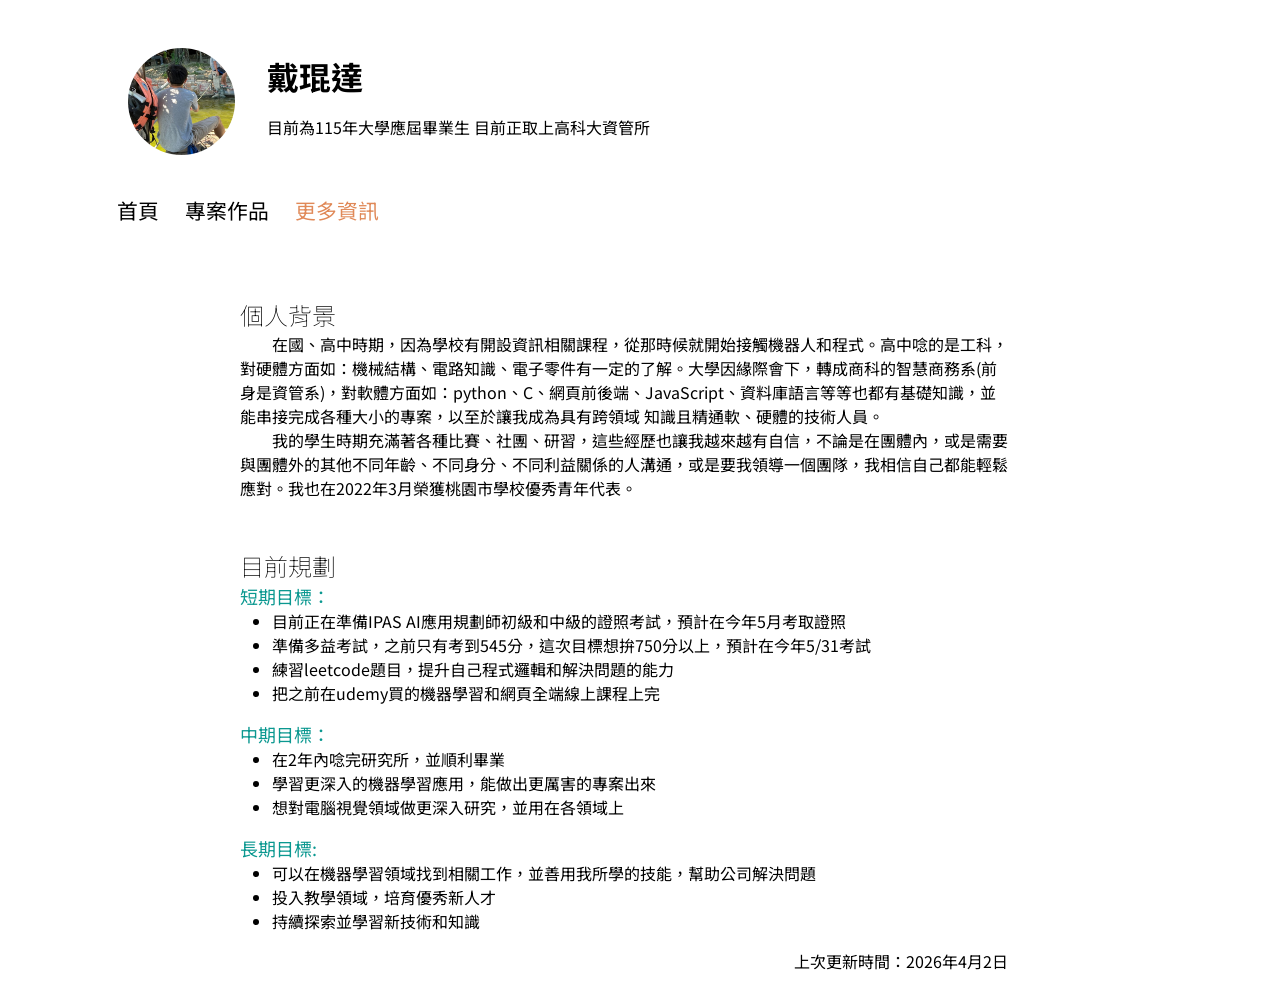
==== more.html @ dc9efa3d "first add" ====
<!doctype html>
<html lang="zh-Hant">
  <head>
    <meta charset="UTF-8" />
    <meta http-equiv="X-UA-Compatible" content="IE=edge" />
    <meta name="viewport" content="width=device-width, initial-scale=1.0" />
    <meta name="robots" content="index, follow" />
    <meta name="author" content="Kun-Da Tai" />
    <title>戴琨達 | 個人履歷表</title>
    <link rel="preconnect" href="https://fonts.googleapis.com" />
    <link rel="preconnect" href="https://fonts.gstatic.com" crossorigin />
    <link
      href="https://fonts.googleapis.com/css2?family=Noto+Sans+TC&display=swap"
      rel="stylesheet"
    />
    <link rel="stylesheet" href="./style/style.css" />
  </head>

  <body>
    <!-- header & navbar -->
    <header>
      <div class="fixed-bar">
        <img src="./ICONS/mypic01.jpg" alt="" />
        <div>
          <h1 class="name">戴琨達</h1>
          <p>目前為115年大學應屆畢業生 目前正取上高科大資管所</p>
        </div>
      </div>
      <nav>
        <ul>
          <li><a href="index.html">首頁</a></li>
          <li><a href="project.html">專案作品</a></li>
          <li><a class="active" href="#">更多資訊</a></li>
        </ul>
      </nav>
    </header>

    <main>
      <section class="list">
        <div class="third">
          <h2 style="font-weight: lighter">個人背景</h2>
          <p class="content">
            &emsp;&emsp;在國、高中時期，因為學校有開設資訊相關課程，從那時候就開始接觸機器人和程式。高中唸的是工科，對硬體方面如：機械結構、電路知識、電子零件有一定的了解。大學因緣際會下，轉成商科的智慧商務系(前身是資管系)，對軟體方面如：python、C、網頁前後端、JavaScript、資料庫語言等等也都有基礎知識，並能串接完成各種大小的專案，以至於讓我成為具有跨領域
            知識且精通軟、硬體的技術人員。
          </p>
          <p class="content">
            &emsp;&emsp;我的學生時期充滿著各種比賽、社團、研習，這些經歷也讓我越來越有自信，不論是在團體內，或是需要與團體外的其他不同年齡、不同身分、不同利益關係的人溝通，或是要我領導一個團隊，我相信自己都能輕鬆應對。我也在2022年3月榮獲桃園市學校優秀青年代表。
          </p>
          <h2 style="font-weight: lighter">目前規劃</h2>
          <ul>
            短期目標：
            <li>
              目前正在準備IPAS
              AI應用規劃師初級和中級的證照考試，預計在今年5月考取證照
            </li>
            <li>
              準備多益考試，之前只有考到545分，這次目標想拚750分以上，預計在今年5/31考試
            </li>
            <li>練習leetcode題目，提升自己程式邏輯和解決問題的能力</li>
            <li>把之前在udemy買的機器學習和網頁全端線上課程上完</li>
          </ul>
          <ul>
            中期目標：
            <li>在2年內唸完研究所，並順利畢業</li>
            <li>學習更深入的機器學習應用，能做出更厲害的專案出來</li>
            <li>想對電腦視覺領域做更深入研究，並用在各領域上</li>
          </ul>
          <ul>
            長期目標:
            <li>
              可以在機器學習領域找到相關工作，並善用我所學的技能，幫助公司解決問題
            </li>
            <li>投入教學領域，培育優秀新人才</li>
            <li>持續探索並學習新技術和知識</li>
          </ul>
          <p class="conntent" style="text-align: right; padding-bottom: 1rem">
            上次更新時間：2026年4月2日
          </p>
        </div>
      </section>
    </main>
  </body>
</html>
---- style/style.css ----
@charset "UTF-8";
* {
  padding: 0;
  margin: 0;
  box-sizing: border-box;
  font-family: "Noto Sans TC", sans-serif;
}

body {
  position: relative;
  padding-left: 5rem;
  padding-right: 5rem;
}

header div.fixed-bar {
  display: flex;
  width: 100%;
  padding: 3rem 0rem 1rem 3rem;
}
header div.fixed-bar img {
  width: 10%;
  height: 10%;
  border-radius: 50%;
}
header div.fixed-bar div {
  display: flex;
  flex-direction: column;
  justify-content: flex-end;
  flex-wrap: wrap;
  margin-bottom: 1rem;
  margin-left: 2rem;
}
header div.fixed-bar div h1 {
  font-size: 2rem;
  padding-bottom: 1rem;
}
header nav {
  width: 100%;
}
header nav ul {
  padding: 1.5rem;
  width: 30%;
  display: flex;
  list-style-type: none;
  justify-content: space-around;
}
header nav ul li {
  font-size: 1.3rem;
}
header nav ul li a {
  color: black;
  text-decoration: none;
}
header nav ul li a:hover {
  color: #e08958;
}

main {
  display: flex;
  flex-wrap: wrap;
}
main section.left {
  flex: 1 1 300px;
  padding-left: 3rem;
}
main section.left div.option {
  margin-bottom: 2rem;
}
main section.left hr {
  margin-bottom: 1rem;
  width: 25rem;
}
main section.left ul li {
  margin-left: 1.5rem;
}
main section.right {
  flex: 3 1 300px;
}
main section.right div.option {
  margin-bottom: 2rem;
}
main section.right hr {
  margin-bottom: 1rem;
  width: 25rem;
}
main section.right img {
  width: 2rem;
  height: 2rem;
}
main section.right ul li {
  margin-left: 1.5rem;
}
main section.list {
  display: flex;
  margin-left: 10rem;
  justify-content: flex-start;
  align-items: flex-start;
  flex-wrap: wrap;
}
main section.list a {
  text-decoration: none;
  color: black;
  width: 20vw;
  margin-right: 3rem;
  margin-top: 1rem;
}
main section.list a img {
  width: 105%;
  height: 90%;
  border-radius: 2%;
}
main section.list a div.title {
  width: 105%;
  font-size: 1.2rem;
}
main section.list div.third {
  width: 60vw;
}
main section.list div.third h2 {
  margin-top: 3rem;
}
main section.list div.third ul {
  color: #0b9890;
  font-size: large;
  margin-bottom: 1rem;
}
main section.list div.third ul li {
  color: black;
  margin-left: 2rem;
  font-size: medium;
}
main div.hidden {
  position: absolute;
  width: 100%;
  height: 100%;
  top: 0;
  left: 0;
  overflow-y: auto;
  background-color: rgba(162, 162, 162, 0.4941176471);
  z-index: 999;
  visibility: hidden;
}
main div.hidden div.hidden-container {
  margin: 8rem 15rem 0 15rem;
  background-color: #f1f1f1;
  padding-left: 5rem;
}
main div.hidden div.closed {
  position: flex;
  text-align: right;
  justify-content: center;
  align-items: center;
}
main div.hidden div.closed img {
  cursor: pointer;
  scale: 0.5;
}
main div.hidden p {
  padding-right: 5rem;
}
main div.hidden div.figure-content {
  padding-right: 5rem;
  display: flex;
  flex-wrap: wrap;
  gap: 5px;
  justify-content: space-around;
}
main div.hidden div.figure-content figure.item {
  flex: 0 0 40%; /* 關鍵：設定寬度為 50% 扣除間距 */
  margin: 0;
  display: flex;
  flex-direction: column;
  align-items: center;
  text-align: center;
  margin-bottom: 2rem;
}
main div.hidden div.figure-content figure.item img {
  max-width: 20vw;
  max-height: 60vh;
}
main div.hidden div.figure-content figure.item figcaption {
  margin-top: 5px;
  font-size: 14px;
  color: #333;
  font-size: large;
  text-align: left;
}
main div.hidden ul {
  margin-top: 1rem;
}
main div.hidden ul li {
  margin-left: 2.5rem;
}
main div.hidden .title {
  margin-top: 1.5rem;
}
main div.hidden video {
  width: 50vw;
}
main div.display {
  visibility: visible;
}
main section.picture {
  flex: 1 1 600px;
  position: relative;
}
main section.picture img {
  width: 30vw;
}
main section.picture div.orangeRect {
  width: 30vw;
  height: 80vh;
  background-color: #e08958;
  position: absolute;
  top: 50px;
  left: 80px;
  z-index: -1;
}
main section.form {
  flex: 1 1 600px;
}
main section.form form {
  min-height: 70vh;
  display: flex;
  flex-direction: column;
  justify-content: space-around;
  padding: 1.5rem;
}
main section.form form div {
  margin: 0.5rem;
}
main section.form form div label {
  font-size: 1.5rem;
  margin-right: 1rem;
}
main section.form form div input,
main section.form form div textarea {
  background-color: rgba(215, 129, 79, 0.8509803922);
  color: white;
  font-size: 1.25rem;
  padding: 0.25rem;
  border: none;
  width: 80%;
}
main section.form form div textarea {
  vertical-align: top;
}
main section.form form button {
  align-self: center;
  background-color: #e08958;
  color: white;
  border: none;
  cursor: pointer;
  padding: 1.75rem 1.5rem;
  font-size: 2rem;
  border-radius: 10px;
}
main div.line {
  background-color: gray;
  width: 3px;
}
main section.contact {
  flex: 1 1 500px;
  display: flex;
  align-items: center;
  padding: 2rem;
}
main div.content h2 {
  margin: 3rem 1rem;
}

footer a {
  padding: 1rem;
}

.active {
  color: #e08958;
}

@media screen and (max-width: 1100px) {
  .orange {
    opacity: 0.5;
  }
  header nav ul {
    width: 100%;
    flex-direction: column;
  }
  header nav ul li {
    padding: 1rem 0rem;
    border-bottom: 2px solid gray;
  }
  main section.right {
    display: flex;
    justify-content: center;
    align-items: center;
    margin: 1rem;
  }
  main section.right img {
    position: static;
    transform: none;
    width: 50vw;
    height: 50vw;
  }
  main figure.item {
    flex: 0 0 100%;
  }
  main section.picture {
    display: flex;
    justify-content: center;
    align-items: center;
  }
  main section.picture img {
    width: 60vw;
  }
  main section.picture div.orangeRect {
    display: none;
  }
  div.line {
    display: none;
  }
}/*# sourceMappingURL=style.css.map */
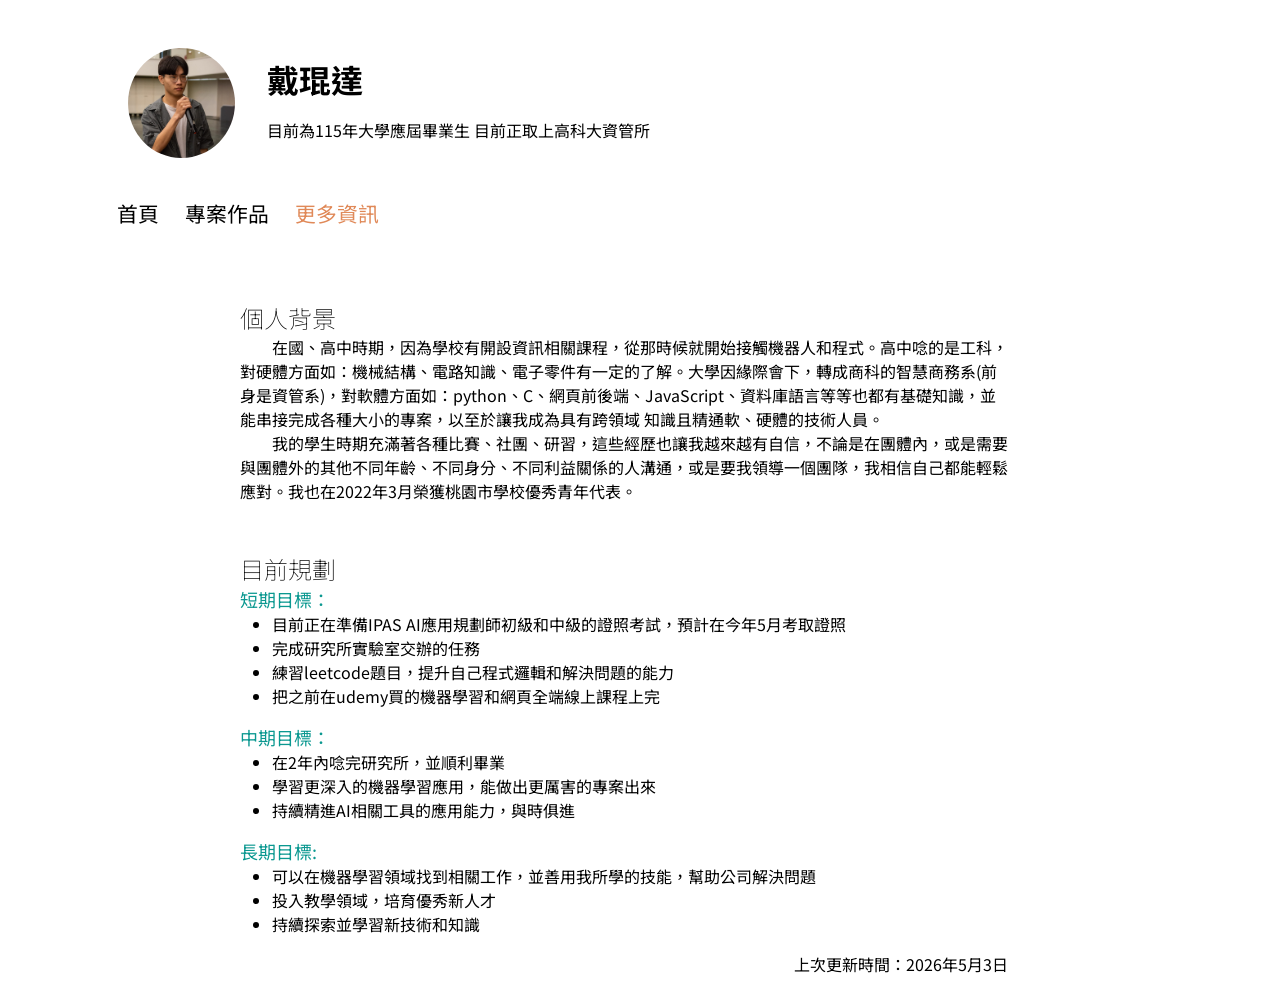
==== commit 9eea3623: "update a part of contents." ====
--- a/more.html
+++ b/more.html
@@ -53,9 +53,7 @@
               目前正在準備IPAS
               AI應用規劃師初級和中級的證照考試，預計在今年5月考取證照
             </li>
-            <li>
-              準備多益考試，之前只有考到545分，這次目標想拚750分以上，預計在今年5/31考試
-            </li>
+            <li>完成研究所實驗室交辦的任務</li>
             <li>練習leetcode題目，提升自己程式邏輯和解決問題的能力</li>
             <li>把之前在udemy買的機器學習和網頁全端線上課程上完</li>
           </ul>
@@ -63,7 +61,7 @@
             中期目標：
             <li>在2年內唸完研究所，並順利畢業</li>
             <li>學習更深入的機器學習應用，能做出更厲害的專案出來</li>
-            <li>想對電腦視覺領域做更深入研究，並用在各領域上</li>
+            <li>持續精進AI相關工具的應用能力，與時俱進</li>
           </ul>
           <ul>
             長期目標:
@@ -74,7 +72,7 @@
             <li>持續探索並學習新技術和知識</li>
           </ul>
           <p class="conntent" style="text-align: right; padding-bottom: 1rem">
-            上次更新時間：2026年4月2日
+            上次更新時間：2026年5月3日
           </p>
         </div>
       </section>
